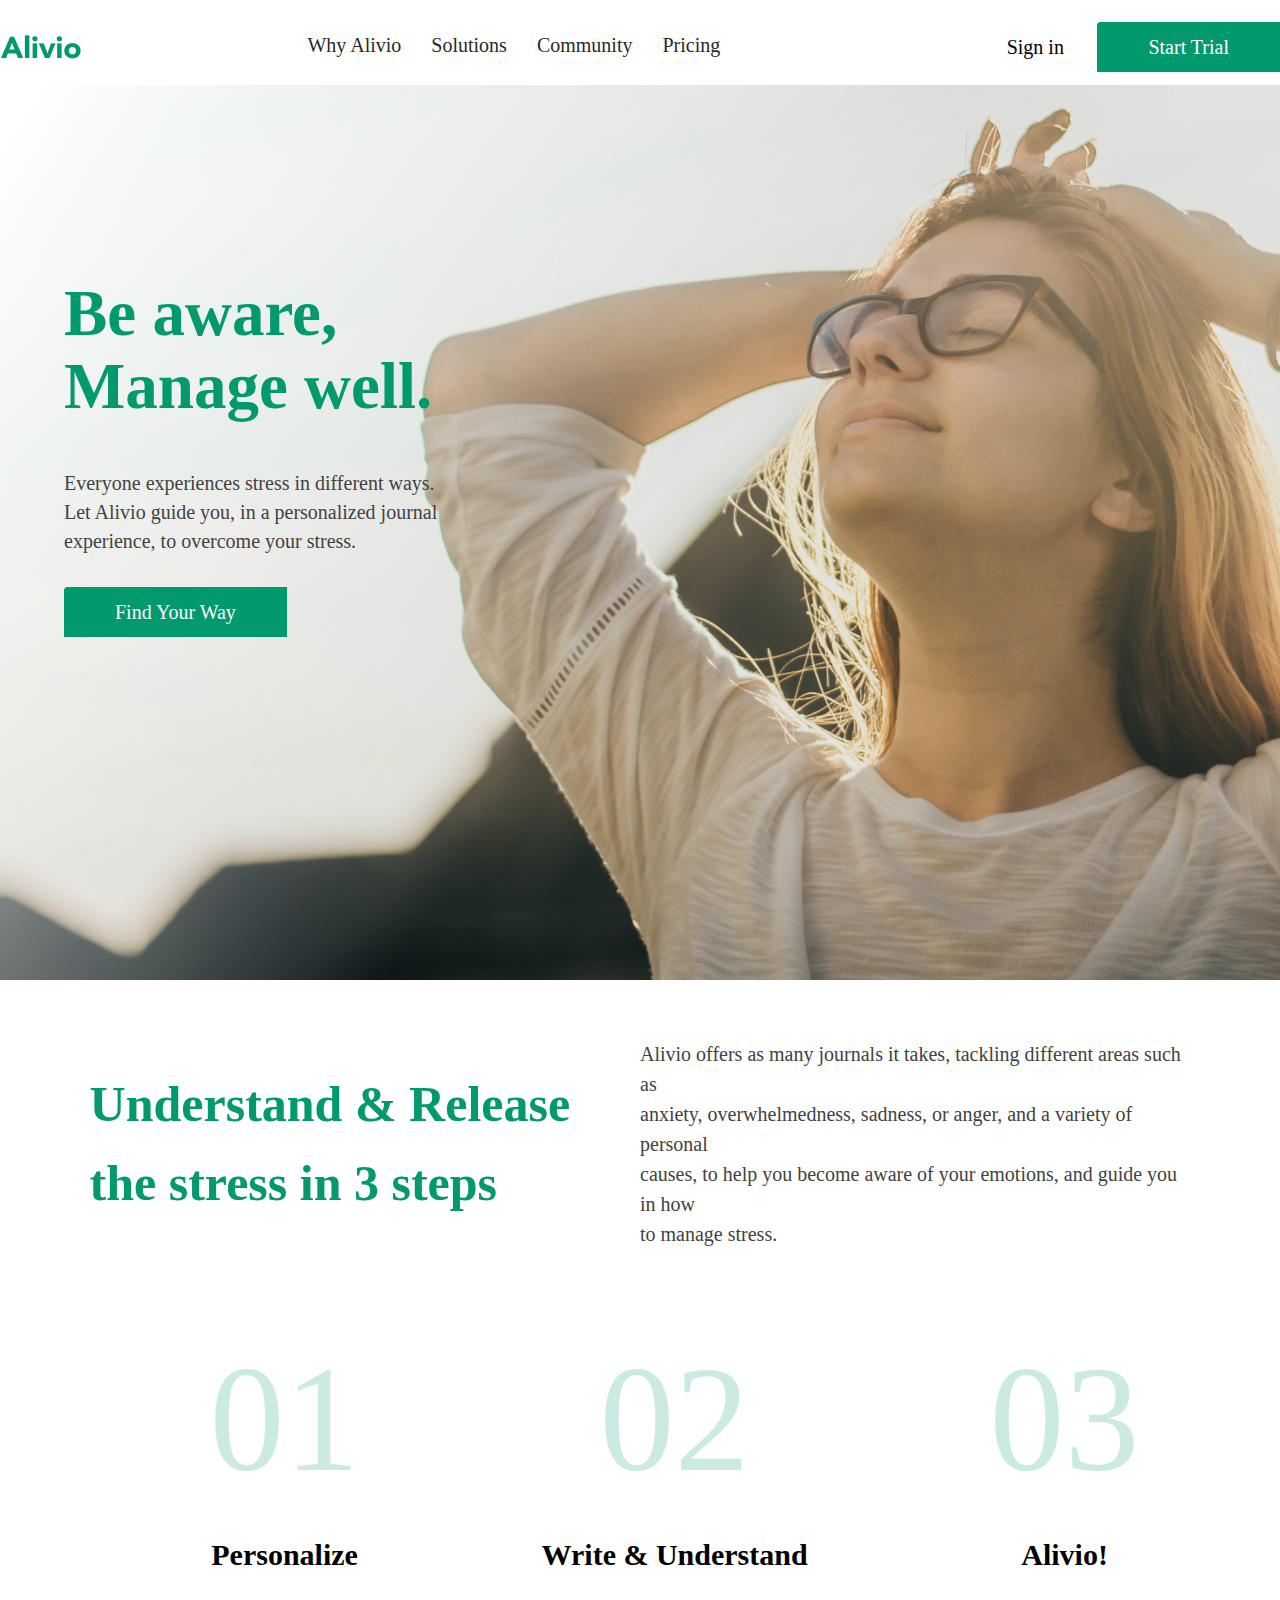
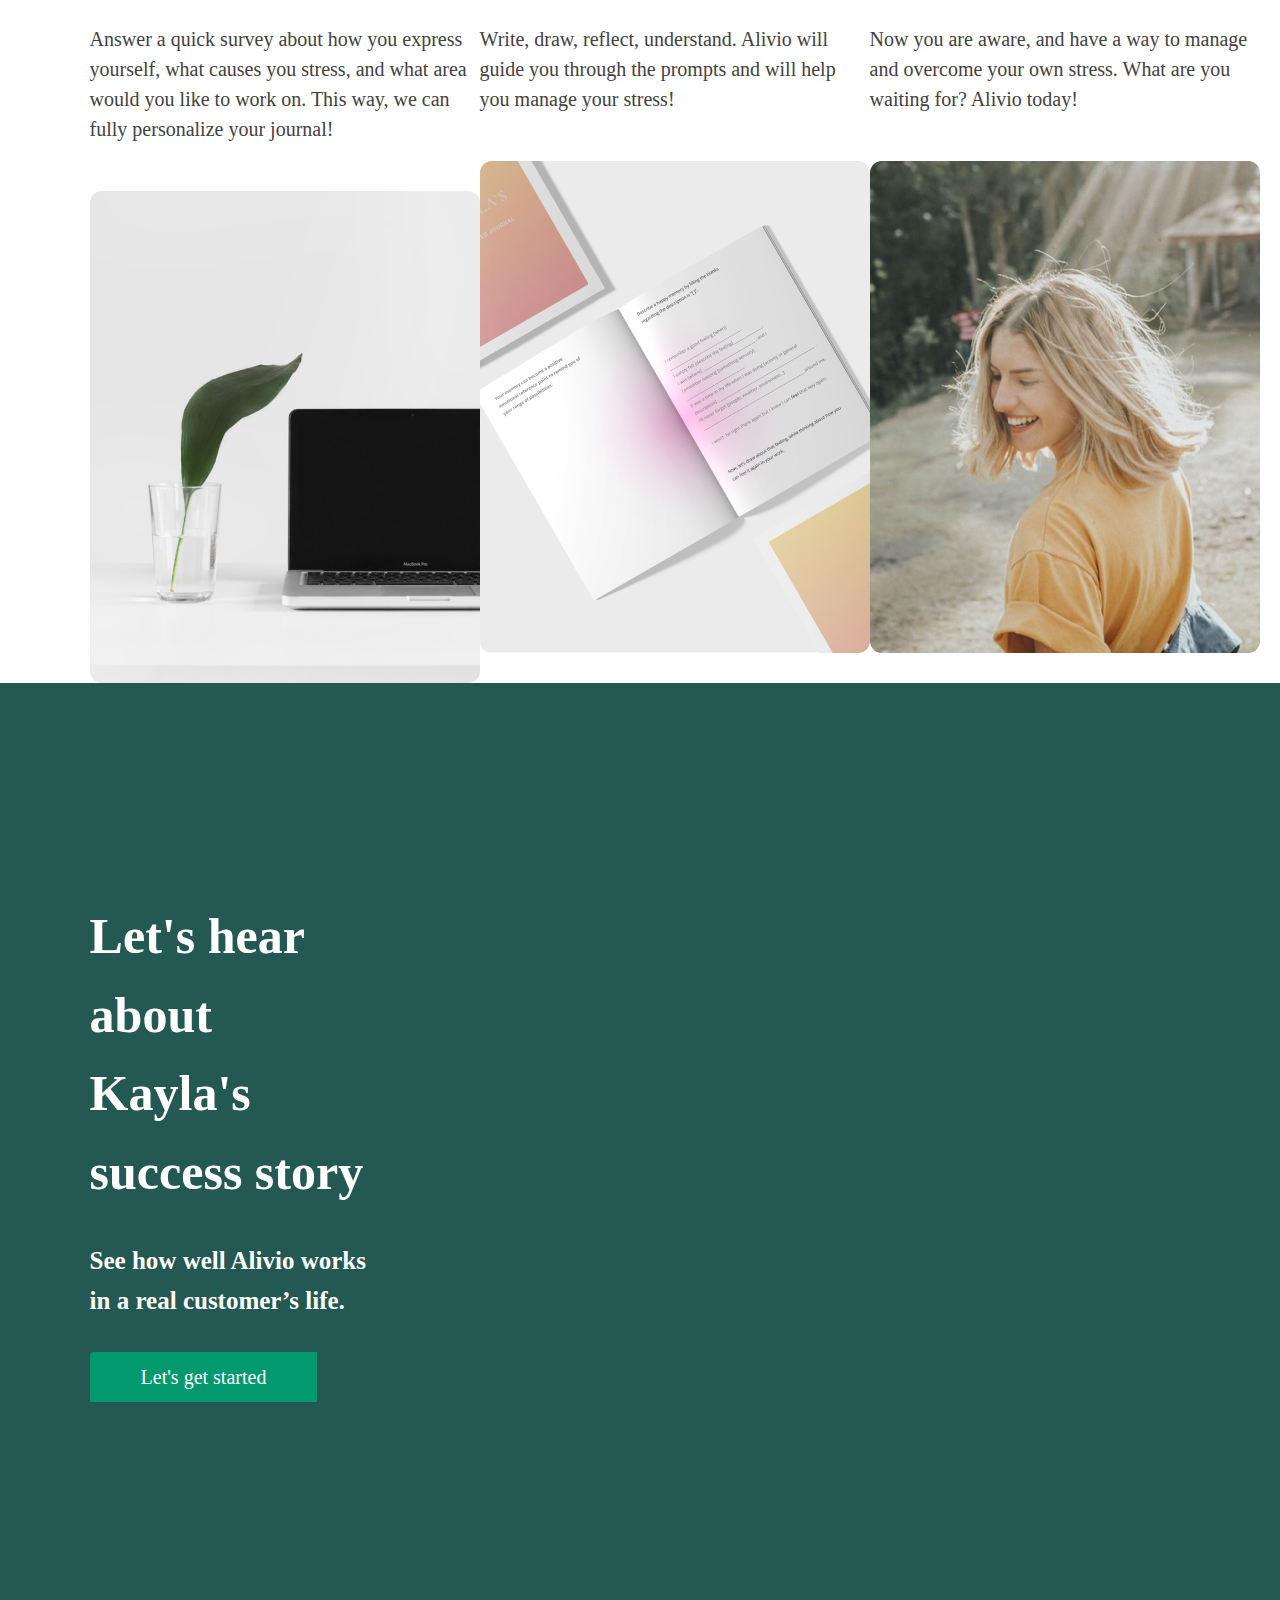
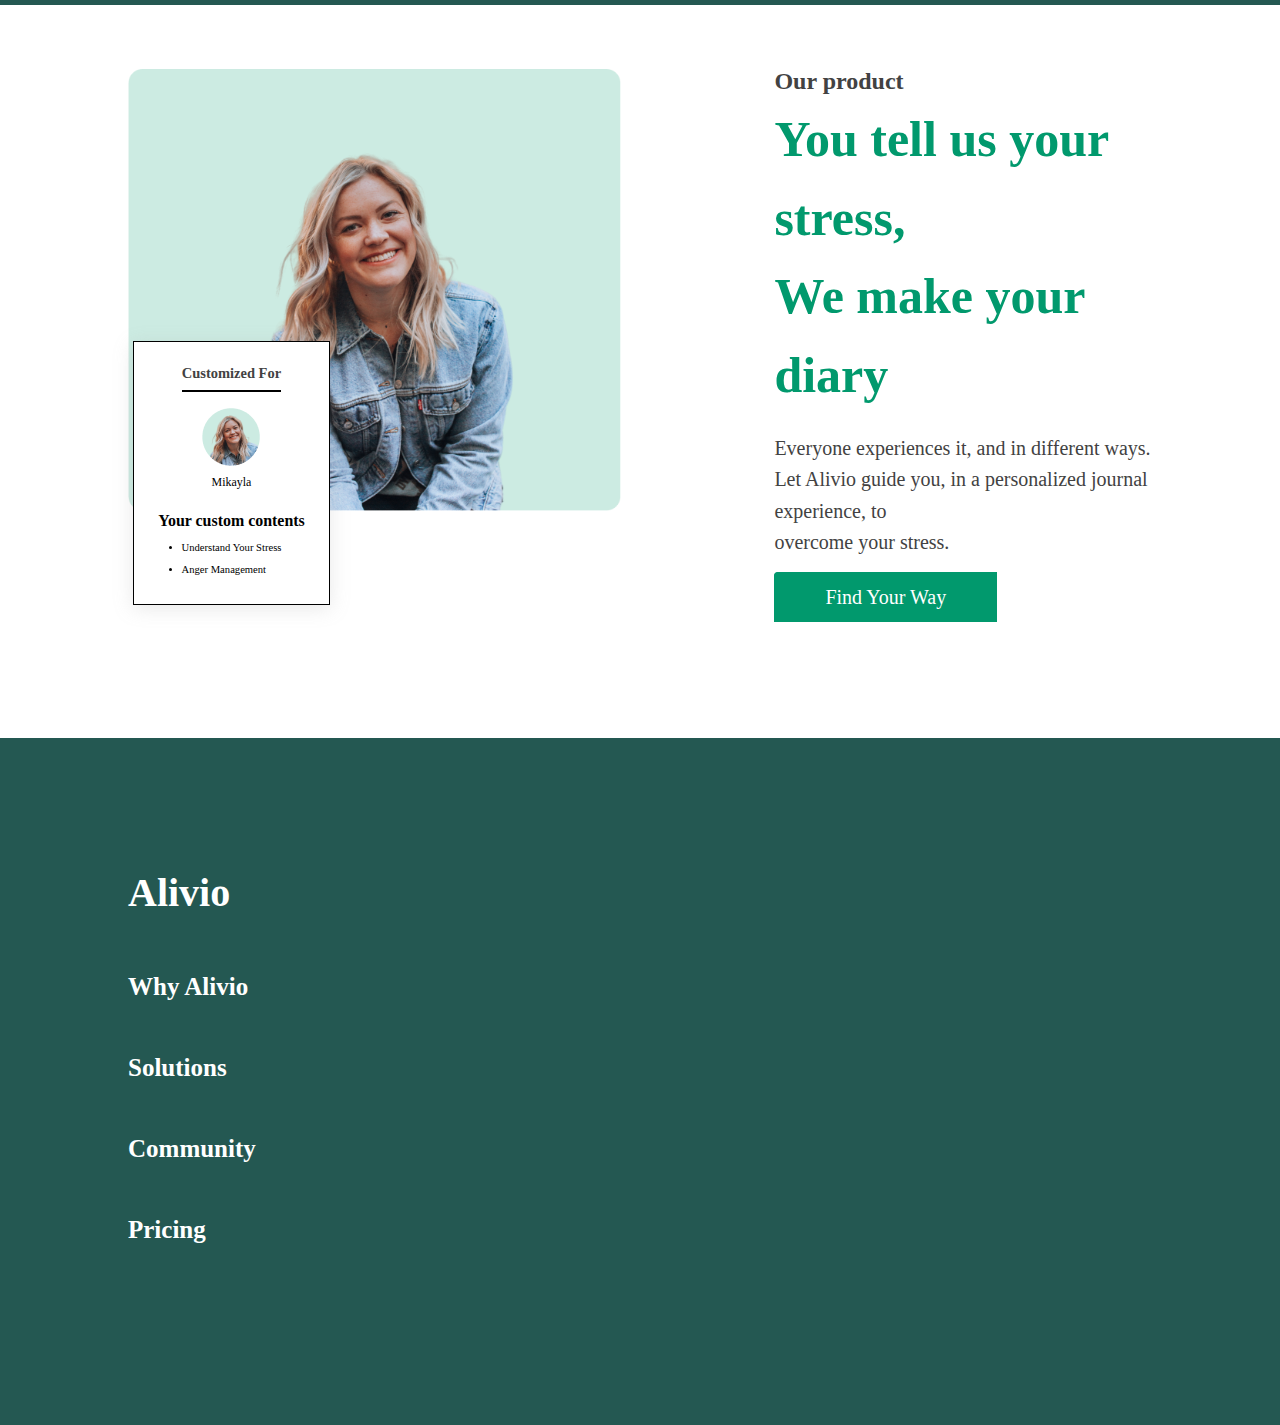
==== index.html @ 32e2cdc0 "Add files via upload" ====
<!DOCTYPE html>
<html lang="en">
<head>
    <meta charset="UTF-8">
    <meta name="viewport" content="width=device-width, initial-scale=1.0">
    <title>Document</title>
    <link rel="stylesheet" href="style.css">
    <link rel="preconnect" href="https://fonts.googleapis.com">
    <link rel="preconnect" href="https://fonts.gstatic.com" crossorigin>
    <link href="https://fonts.googleapis.com/css2?family=Lato:ital,wght@0,100;0,300;0,400;0,700;0,900;1,100;1,300;1,400;1,700;1,900&display=swap" rel="stylesheet">
</head>
<body>
    <header class="header">
      <div class="container">
        <div class="header__container">
          <a href="https://vk.com/ushel_vo_front" class="header__logo"><img src="img/Logo.png" alt="Alivio"></a>
            <nav class="header__menu">
                <ul class="header__menu">
                    <li class="header__menu-item"><a href="#" class="header__menu-link">Why Alivio</a></li>
                    <li class="header__menu-item"><a href="#" class="header__menu-link">Solutions</a></li>
                    <li class="header__menu-item"><a href="#" class="header__menu-link">Community</a></li>
                    <li class="header__menu-item"><a href="#" class="header__menu-link">Pricing</a></li>
                  </ul>
            </nav>
            <div class="header__actions">
                <a href="#" class="header__action-link">Sign in</a>
                <a href="#" class="button button-header">Start Trial</a>
            </div>  
        </div>
      </div>
    </header>
    <main>
      <section class="hero">
          <div class="hero__content">
            <h1 class="title title-hero">Be aware,<br>Manage well.</h1>
            <p class="hero__description">Everyone experiences stress in different ways.<br> Let Alivio guide you, in a personalized journal<br> experience, to overcome your stress.</p>
            <a href="#" class="button button-hero">Find Your Way</a>
          </div>
      </section>
      <div class="container">
        <section class="how-it-works">
            <!-- <div class="mini-title mini-title-how-it-works">How it works</div> -->
            <div class="how-it-works__header">
              <h1 class="title title-how-it-works">Understand & Release<br>the stress in 3 steps</h1>
              <p class="p-how-it-works">Alivio offers as many journals it takes, tackling different areas such as<br>anxiety, overwhelmedness, sadness, or anger, and a variety of personal<br> causes, to help you become aware of your emotions, and guide you in how<br> to manage stress.</p>
            </div>   
            <div class="how-it-works__steps">
              <div class="step">
                <div class="step__number">01</div>
                <h3 class="step__title">Personalize</h3>
                <p class="step__description">
                  Answer a quick survey about how you express yourself, what causes you stress, and what area would you like to work on. This way, we can fully personalize your journal!
                </p>
                <div class="step__image">
                  <img src="img/step-image-1.png" alt="Personalize step image">
                </div>
              </div>
              <div class="step">
                <div class="step__number">02</div>
                <h3 class="step__title">Write & Understand</h3>
                <p class="step__description">
                  Write, draw, reflect, understand. Alivio will guide you through the prompts and will help you manage your stress!
                </p>
                <div class="step__image">
                  <img src="img/step-image-2.png" alt="Write and Understand step image">
                </div>
              </div>
              <div class="step">
                <div class="step__number">03</div>
                <h3 class="step__title">Alivio!</h3>
                <p class="step__description">
                  Now you are aware, and have a way to manage and overcome your own stress. What are you waiting for? Alivio today!
                </p>
                <div class="step__image">
                  <img src="img/step-image-3.png" alt="Alivio step image">
                </div>
              </div>
            </div>
        </section>
      </div>
      <section class="success-story">
          <div class="success-story__content">
            <h2 class="success-story__title">Let's hear about<br>Kayla's success story</h2>
            <p class="success-story__description">
              See how well Alivio works in a real customer’s life.
            </p>
            <a href="#" class="button button-story">Let's get started</a>
          </div>
          <div class="success-story__video">
            <iframe width="800" height="500" src="https://www.youtube.com/embed/lX4_0NCjqzI"></iframe>       
            <!-- <img src="img/Video.png" alt="Kayla's success story" class="success-story__image"> -->
          </div>
      </section>
      <div class="container">
        <section class="product-section">
            <div class="product-section__image-container">
              <img src="img/photo-1.png" alt="Customer Mikayla" class="product-section__image">
              <div class="product-section__details">
                <p class="product-section__customized-for">Customized For</p>
                <img src="img/photo-2.png" alt="Customer Mikayla" class="product-section__mini-image">
                <h4 class="product-section__name">Mikayla</h4>
                <h3 class="product-section__title">Your custom contents</h3>
                <ul class="product-section__custom-contents">
                  <li>Understand Your Stress</li>
                  <li>Anger Management</li>
                </ul>
              </div>
            </div>
            <div class="product-section__content">
              <div class="mini-title mini-title-product-section">Our product</div>
              <h2 class="title title-product-section">You tell us your stress,<br>We make your diary</h2>
              <p class="product-section__description">
                Everyone experiences it, and in different ways.<br>Let Alivio guide you, in a personalized journal experience, to<br> overcome your stress.
              </p>
              <a href="#" class="button button-product-section">Find Your Way</a>
            </div>
        </section>
      </div>
    </main>
    <footer class="footer">
      <div class="container">
        <div class="footer__section">
          <h2 class="footer__title">Alivio</h2>
          <ul class="footer__links">
            <li><a href="#" class="footer__link">Why Alivio</a></li>
            <li><a href="#" class="footer__link">Solutions</a></li>
            <li><a href="#" class="footer__link">Community</a></li>
            <li><a href="#" class="footer__link">Pricing</a></li>
          </ul>
        </div>
      </div>
    </footer>    
</body>
</html>
---- style.css ----
/*���������*/
*{padding: 0;margin: 0;border: 0;}
*,*:before,*:after{-moz-box-sizing: border-box;-webkit-box-sizing: border-box;box-sizing: border-box;}
:focus,:active{outline: none;}
html,body{height:100%;width:100%;font-size:100%;line-height:1;font-size:14px;-ms-text-size-adjust:100%;-moz-text-size-adjust:100%;-webkit-text-size-adjust:100%;}
input::-ms-clear{display: none;}
button{cursor: pointer;}
button::-moz-focus-inner {padding:0;border:0;}
a,a:visited{text-decoration: none;}
a:hover{text-decoration: none;}
ul li{list-style: none;}
img{vertical-align: top;}
h1,h2,h3,h4,h5,h6{font-size:inherit;font-weight: inherit;}

.container{
    width: 100%;
    max-width: 1400px; 
    margin: 0 auto;
}

.lato-thin {
    font-family: "Lato", serif;
}

.body{
    font-family: "Lato", sans-serif;
}

.header{
    margin: 0 auto;
    width: 100%;
    padding-top: 20px;
    height: 85px;
}

.header__container{
    display: flex;
    margin-top: 15px;
    justify-content: space-between;
}

.header__logo{

}

.header__menu{
    display: flex;
    margin-right: 30px;
    column-gap: 30px;
}

.header__menu-item{
    
}

.header__menu-link{ 
    font-size: 20px;
    font-weight: 500;
    color: #292929;
}

.header__menu-link:hover{
    color: #01996D;
}

.header__actions{
}

.header__action-link{
    color: #000000;
    font-size: 20px;
    font-weight: 400;
    margin-right: 30px;
}

.header__action-link:hover{
    color: #01996D;
}

.button{
    padding: 13px 50px 13px 50px;
    border-radius: 4px 0px 0px 0px;
    border: 1px 0px 0px 0px;
    background: #01996D;
    border: 1px solid #01996D;
    color: #FFFFFF;
    font-size: 20px;
    font-weight: 400;
    line-height: 25px;
    text-align: center;
}

.button:hover{
    color: #000000;
}

.hero{
    display: flex;
    align-items: center;    
    background-size: cover; /* Масштабируем изображение, чтобы оно покрывало весь блок */
    background-position: center; /* Центрируем изображение по блоку */
    background-repeat: no-repeat; /* Убираем повторение изображения */
    
    height: 895px;
    background-image: url('img/BG.png');    
}

.hero__content{ 
    height: 384px;      
    max-width: 480px;   
    margin-left: 5%;    
    margin-bottom: 10%;
}

.title{
    font-family: Georgia;
    font-size: 65px;
    font-weight: 700;
    text-align: left;
    color: #01996D;
    line-height: 73.85px;
}

.hero__description{
    font-size: 20px;
    font-weight: 400;
    line-height: 28.9px;
    text-align: left;   
    margin: 12% 0 12% 0;
}

.hero__button{

}

.how-it-works{

}

.mini-title{
    font-size: 24px;
    font-weight: 600;
    color: #424242;
}

.how-it-works__header{
    display: flex;
    justify-content: space-between;
    height: 327px;
    align-items: center;
    margin:0 7% 0 7%;
}

.title-how-it-works{
    font-size: 50px;
    max-width: 50%;
    line-height: 78.5px;    
}

p{
    line-height: 30px;
    font-size: 20px;
    font-weight: 500;
    text-align: left;
    color: #424242;
}

.p-how-it-works{
    max-width: 50%;
}

.how-it-works__steps{
    display: flex;
    justify-content: space-between;
    margin:0 7% 0 7%;
}

.step{
    display: flex;
    flex-direction: column;
    align-items: center;
    max-width: 29%;
    max-width: 390px;
}

.step__number{
    font-family: Georgia;
    font-size: 150px;
    font-weight: 400;
    line-height: 225px;
    text-align: center;
    color: #01996D;
    opacity: 20%;
}

.step__title{
    font-family: Georgia;
    font-size: 30px;
    font-weight: 700;
    line-height: 45px;
    text-align: center;
    color: #000000;    
}

.step__description{
    margin: 12% 0 12% 0;
}

.success-story{
    background-color: #245852;
    height: 922px;
    display: flex;
    justify-content: space-between;
    align-items: center;
}

.success-story__content{
    margin-left: 7%;
}

.success-story__title{
    font-family: Georgia;
    font-size: 50px;
    font-weight: 700;
    line-height: 78.5px;
    color: #FFFFFF;
}   

.success-story__description{
    font-size: 25px;
    font-weight: 600;
    line-height: 39.25px;
    color: #FFFFFF;
    margin: 10% 0 15% 0;
}

.button-story{
    margin-top: 10  0px;
}

.success-story__video{
    margin-right: 7%;
}

.product-section{
    display: flex;
    justify-content: space-between;
    margin:5% 10% 0 10%;
}

.product-section__image-container{
    position: relative;
}

.product-section__details{
    display: flex;
    flex-direction: column;
    background-color: #FFFFFF;
    align-items: center;
    position: absolute;
    z-index: 2;
    bottom: 1%; 
    left: 1%; 
    padding: 20px;
    width: 40%;
    box-shadow: 0px 3.62px 18.11px 0px #A5A5A540;    
    border: 0.75px solid #000000   
}


.product-section__customized-for{
    font-size: 14.49px;
    font-weight: 600;
    line-height: 22.75px;   
    margin-bottom: 5%;
}

.product-section__customized-for::after {
    content: ""; /* Пустой элемент для создания линии */
    display: block;
    width: 100%; 
    margin: 5px auto 0;
    border: 0.75px solid #000000
}

.product-section__image {
    width: 100%;
}

.product-section__mini-image{
    margin: 5% 0 5% 0;
}

.product-section__name{
    font-size: 11.94px;
    font-weight: 400;
    line-height: 18.74px;   
    margin-bottom: 5%;
}

.product-section__title{
    font-family: Georgia;
    font-size: 15.93px;
    font-weight: 700;
    line-height: 25.01px;
    color: #000000;
    margin: 5% 0 5% 0;
}

.product-section__custom-contents{
    font-size: 10.62px;
    font-weight: 400;
    line-height: 16.67px;
    color: #000000;
    text-align: left;
   
}

.product-section__custom-contents li {
    margin-bottom: 5px;
    list-style-type: disc; /* Включает точки */
    text-align: left;
}

.product-section__content{
    margin-left: 15%;
    max-width: 584px;
}

.mini-title-product-section{
    margin-bottom: 2%;
}

.title-product-section{
    font-size: 50px;
    line-height: 78.5px;
}

.product-section__description{
    font-weight: 400;
    line-height: 31.4px;
    margin: 5% 0 7% 0;
}

.button-product-section{

}

.footer{
    margin-top: 10%;
    background-color: #245852;
    padding: 10%;
}

.footer__title{
    font-family: Georgia, 'Times New Roman', Times, serif;
    font-size: 40px;
    font-weight: 900;
    line-height: 54.64px;
    color: #FFFFFF;    
    margin-bottom: 5%;
}

.footer__links{

}


.footer__link{
    display: block;
    font-size: 25px;
    font-weight: 600;
    line-height: 30px;
    color: #FFFFFF; 
    margin-bottom: 5%;
}
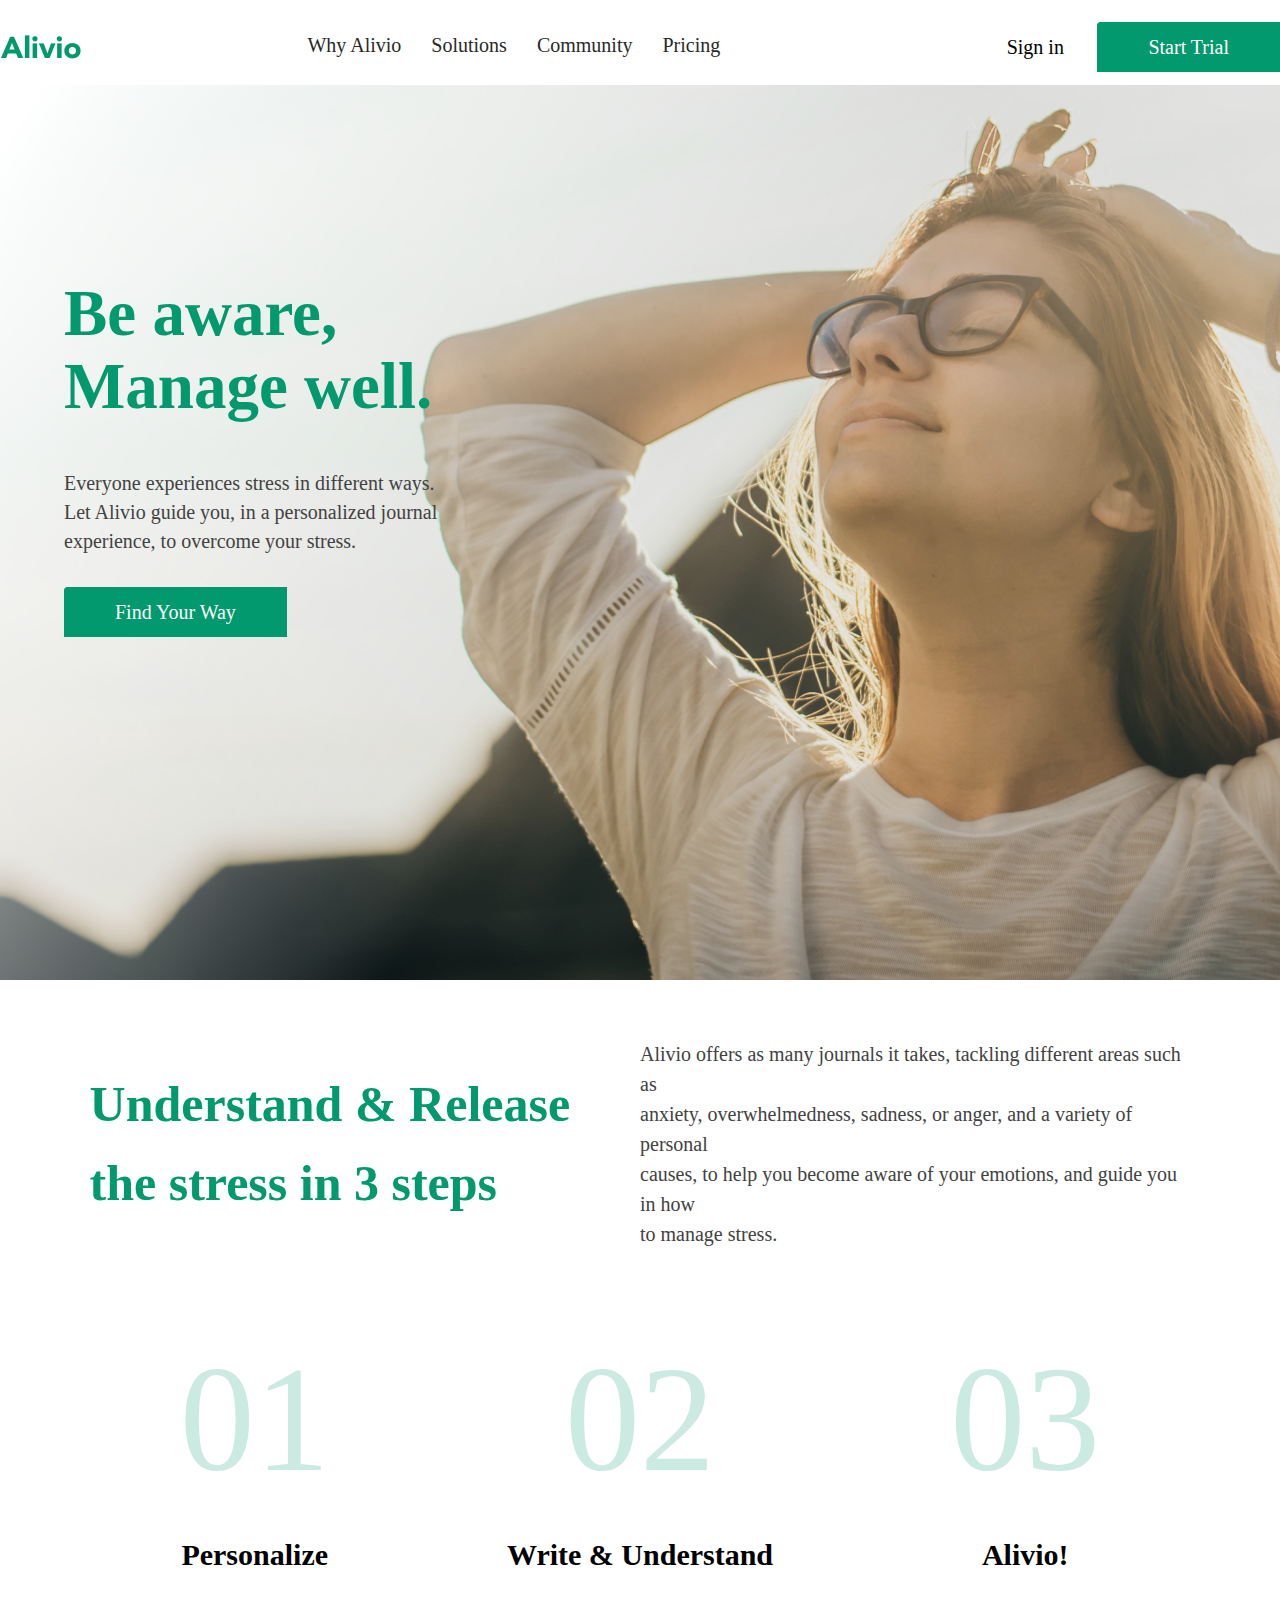
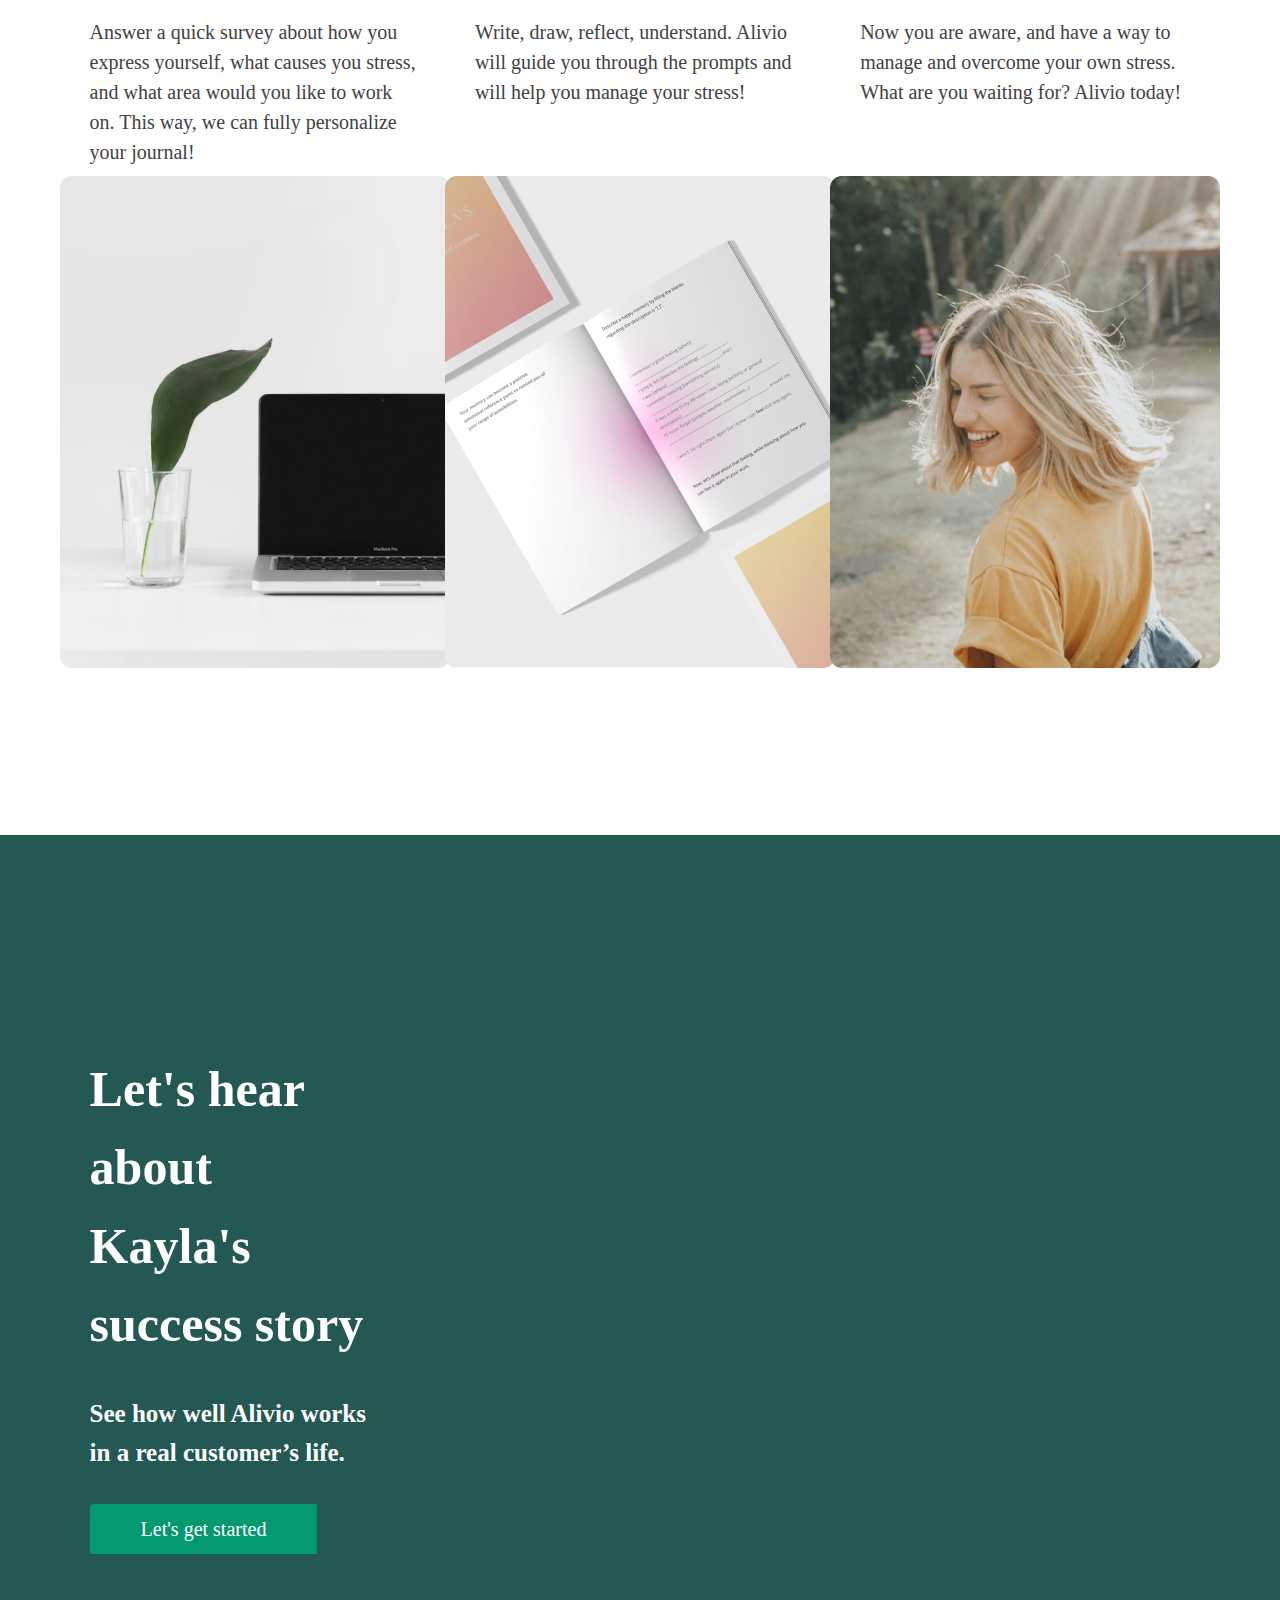
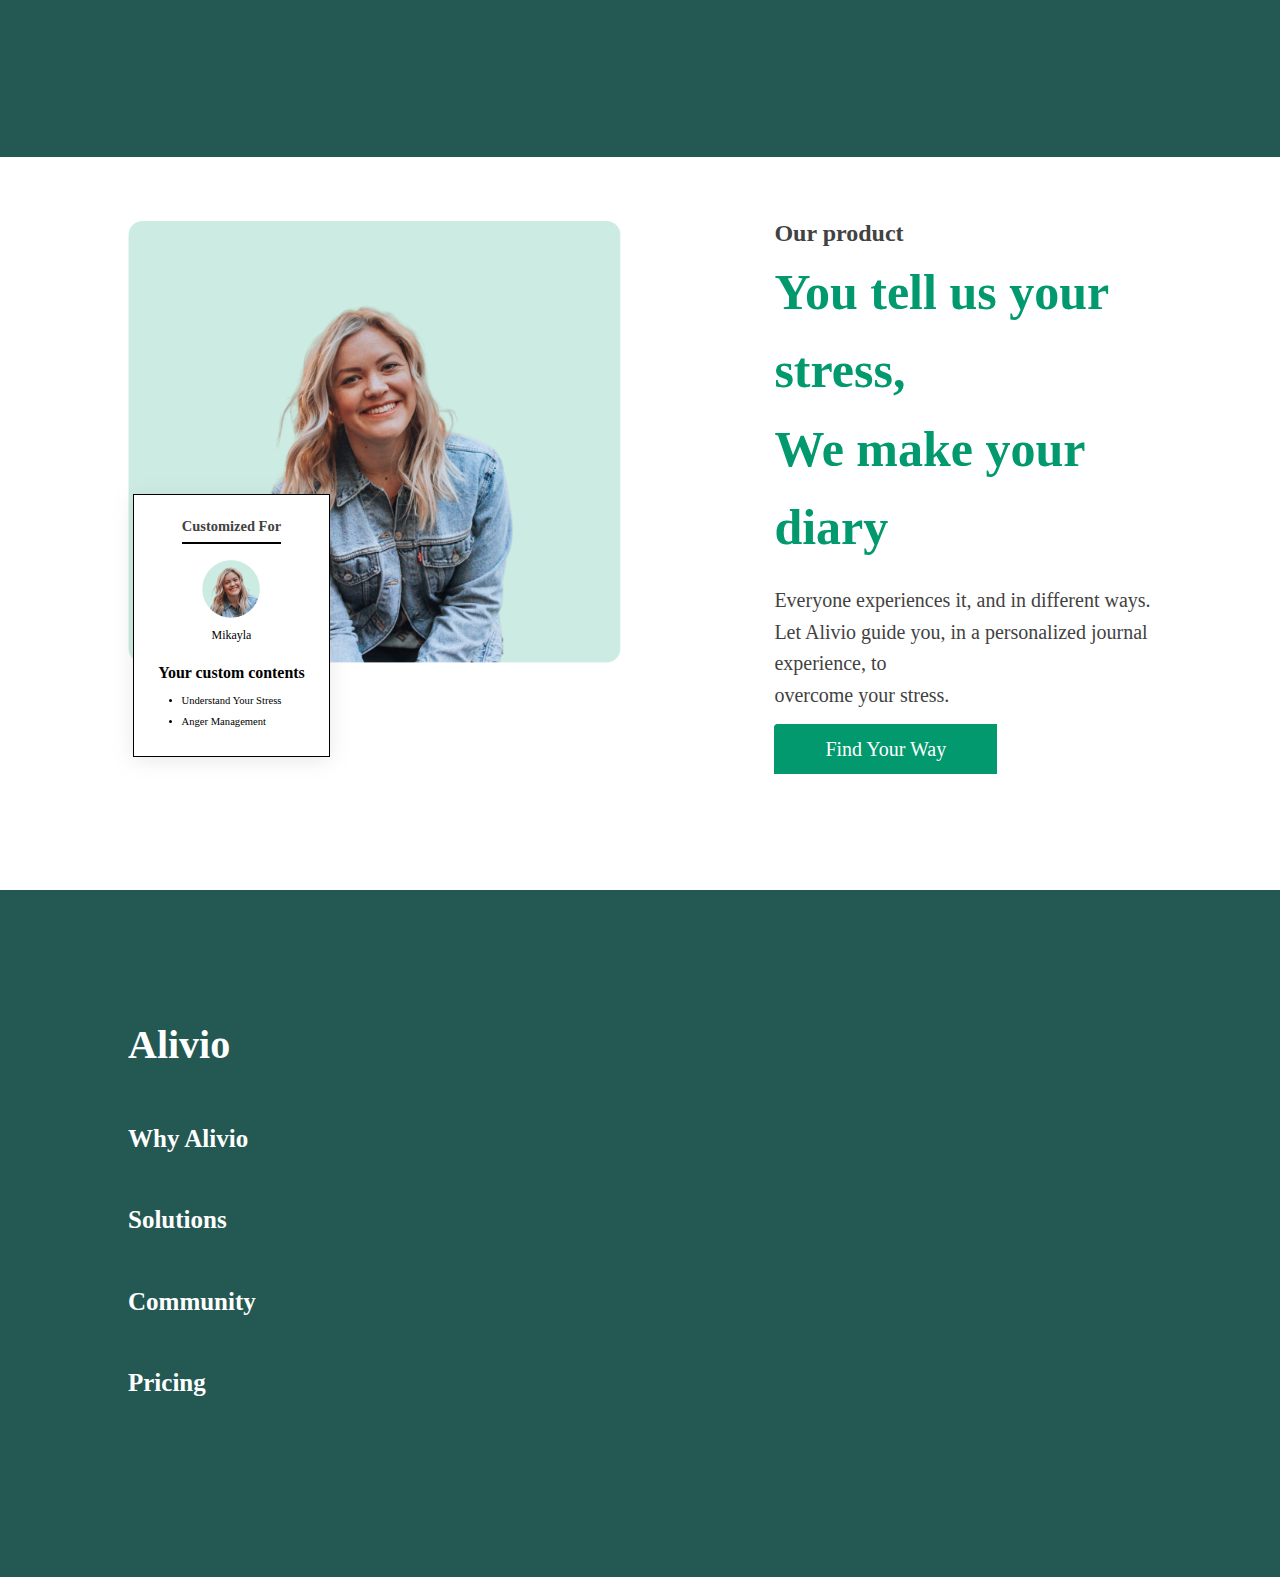
==== commit bb98521e: "Add files via upload" ====
--- a/index.html
+++ b/index.html
@@ -3,23 +3,26 @@
 <head>
     <meta charset="UTF-8">
     <meta name="viewport" content="width=device-width, initial-scale=1.0">
-    <title>Document</title>
+    <title>Alivio</title>
+    <link rel="icon" type="image/png" sizes="16x16" href="img/favicon-16x16.png">
+    <link rel="icon" type="image/png" sizes="32x32" href="img/favicon-32x32.png">
+    <link rel="apple-touch-icon" sizes="180x180" href="img/apple-touch-icon.png">
     <link rel="stylesheet" href="style.css">
     <link rel="preconnect" href="https://fonts.googleapis.com">
     <link rel="preconnect" href="https://fonts.gstatic.com" crossorigin>
     <link href="https://fonts.googleapis.com/css2?family=Lato:ital,wght@0,100;0,300;0,400;0,700;0,900;1,100;1,300;1,400;1,700;1,900&display=swap" rel="stylesheet">
 </head>
 <body>
-    <header class="header">
+    <header id="header" class="header">
       <div class="container">
         <div class="header__container">
-          <a href="https://vk.com/ushel_vo_front" class="header__logo"><img src="img/Logo.png" alt="Alivio"></a>
+          <a href="#header" class="header__logo"><img src="img/Logo.png" alt="Alivio"></a>
             <nav class="header__menu">
                 <ul class="header__menu">
-                    <li class="header__menu-item"><a href="#" class="header__menu-link">Why Alivio</a></li>
-                    <li class="header__menu-item"><a href="#" class="header__menu-link">Solutions</a></li>
-                    <li class="header__menu-item"><a href="#" class="header__menu-link">Community</a></li>
-                    <li class="header__menu-item"><a href="#" class="header__menu-link">Pricing</a></li>
+                    <li class="header__menu-item"><a href="#why-alivio" class="header__menu-link">Why Alivio</a></li>
+                    <li class="header__menu-item"><a href="#solutions" class="header__menu-link">Solutions</a></li>
+                    <li class="header__menu-item"><a href="#community" class="header__menu-link">Community</a></li>
+                    <li class="header__menu-item"><a href="#pricing" class="header__menu-link">Pricing</a></li>
                   </ul>
             </nav>
             <div class="header__actions">
@@ -30,7 +33,7 @@
       </div>
     </header>
     <main>
-      <section class="hero">
+      <section id="why-alivio" class="hero">
           <div class="hero__content">
             <h1 class="title title-hero">Be aware,<br>Manage well.</h1>
             <p class="hero__description">Everyone experiences stress in different ways.<br> Let Alivio guide you, in a personalized journal<br> experience, to overcome your stress.</p>
@@ -38,7 +41,7 @@
           </div>
       </section>
       <div class="container">
-        <section class="how-it-works">
+        <section id="solutions" class="how-it-works">
             <!-- <div class="mini-title mini-title-how-it-works">How it works</div> -->
             <div class="how-it-works__header">
               <h1 class="title title-how-it-works">Understand & Release<br>the stress in 3 steps</h1>
@@ -78,7 +81,7 @@
             </div>
         </section>
       </div>
-      <section class="success-story">
+      <section id="community" class="success-story">
           <div class="success-story__content">
             <h2 class="success-story__title">Let's hear about<br>Kayla's success story</h2>
             <p class="success-story__description">
@@ -92,7 +95,7 @@
           </div>
       </section>
       <div class="container">
-        <section class="product-section">
+        <section id="pricing" class="product-section">
             <div class="product-section__image-container">
               <img src="img/photo-1.png" alt="Customer Mikayla" class="product-section__image">
               <div class="product-section__details">
@@ -120,12 +123,12 @@
     <footer class="footer">
       <div class="container">
         <div class="footer__section">
-          <h2 class="footer__title">Alivio</h2>
+          <a href="#header"><h2 class="footer__title">Alivio</h2></a>
           <ul class="footer__links">
-            <li><a href="#" class="footer__link">Why Alivio</a></li>
-            <li><a href="#" class="footer__link">Solutions</a></li>
-            <li><a href="#" class="footer__link">Community</a></li>
-            <li><a href="#" class="footer__link">Pricing</a></li>
+            <li><a href="#why-alivio" class="footer__link">Why Alivio</a></li>
+            <li><a href="#solutions" class="footer__link">Solutions</a></li>
+            <li><a href="#community" class="footer__link">Community</a></li>
+            <li><a href="#pricing" class="footer__link">Pricing</a></li>
           </ul>
         </div>
       </div>
--- a/style.css
+++ b/style.css
@@ -12,6 +12,10 @@
 img{vertical-align: top;}
 h1,h2,h3,h4,h5,h6{font-size:inherit;font-weight: inherit;}
 
+html {
+    scroll-behavior: smooth;
+}
+
 .container{
     width: 100%;
     max-width: 1400px; 
@@ -61,6 +65,7 @@
 
 .header__menu-link:hover{
     color: #01996D;
+    transition: color 0.3s;
 }
 
 .header__actions{
@@ -75,6 +80,7 @@
 
 .header__action-link:hover{
     color: #01996D;
+    transition: color 0.3s;
 }
 
 .button{
@@ -92,6 +98,7 @@
 
 .button:hover{
     color: #000000;
+    transition: color 0.3s;
 }
 
 .hero{
@@ -134,7 +141,7 @@
 }
 
 .how-it-works{
-
+    margin-bottom: 10%;
 }
 
 .mini-title{
@@ -179,8 +186,8 @@
     display: flex;
     flex-direction: column;
     align-items: center;
-    max-width: 29%;
-    max-width: 390px;
+    max-width: 30%;
+    height: 1000px;
 }
 
 .step__number{
@@ -204,6 +211,7 @@
 
 .step__description{
     margin: 12% 0 12% 0;
+    height: 120px;
 }
 
 .success-story{
@@ -373,4 +381,9 @@
     line-height: 30px;
     color: #FFFFFF; 
     margin-bottom: 5%;
+}
+
+.footer__link:hover{
+    color: #000000;
+    transition: color 0.3s;
 }